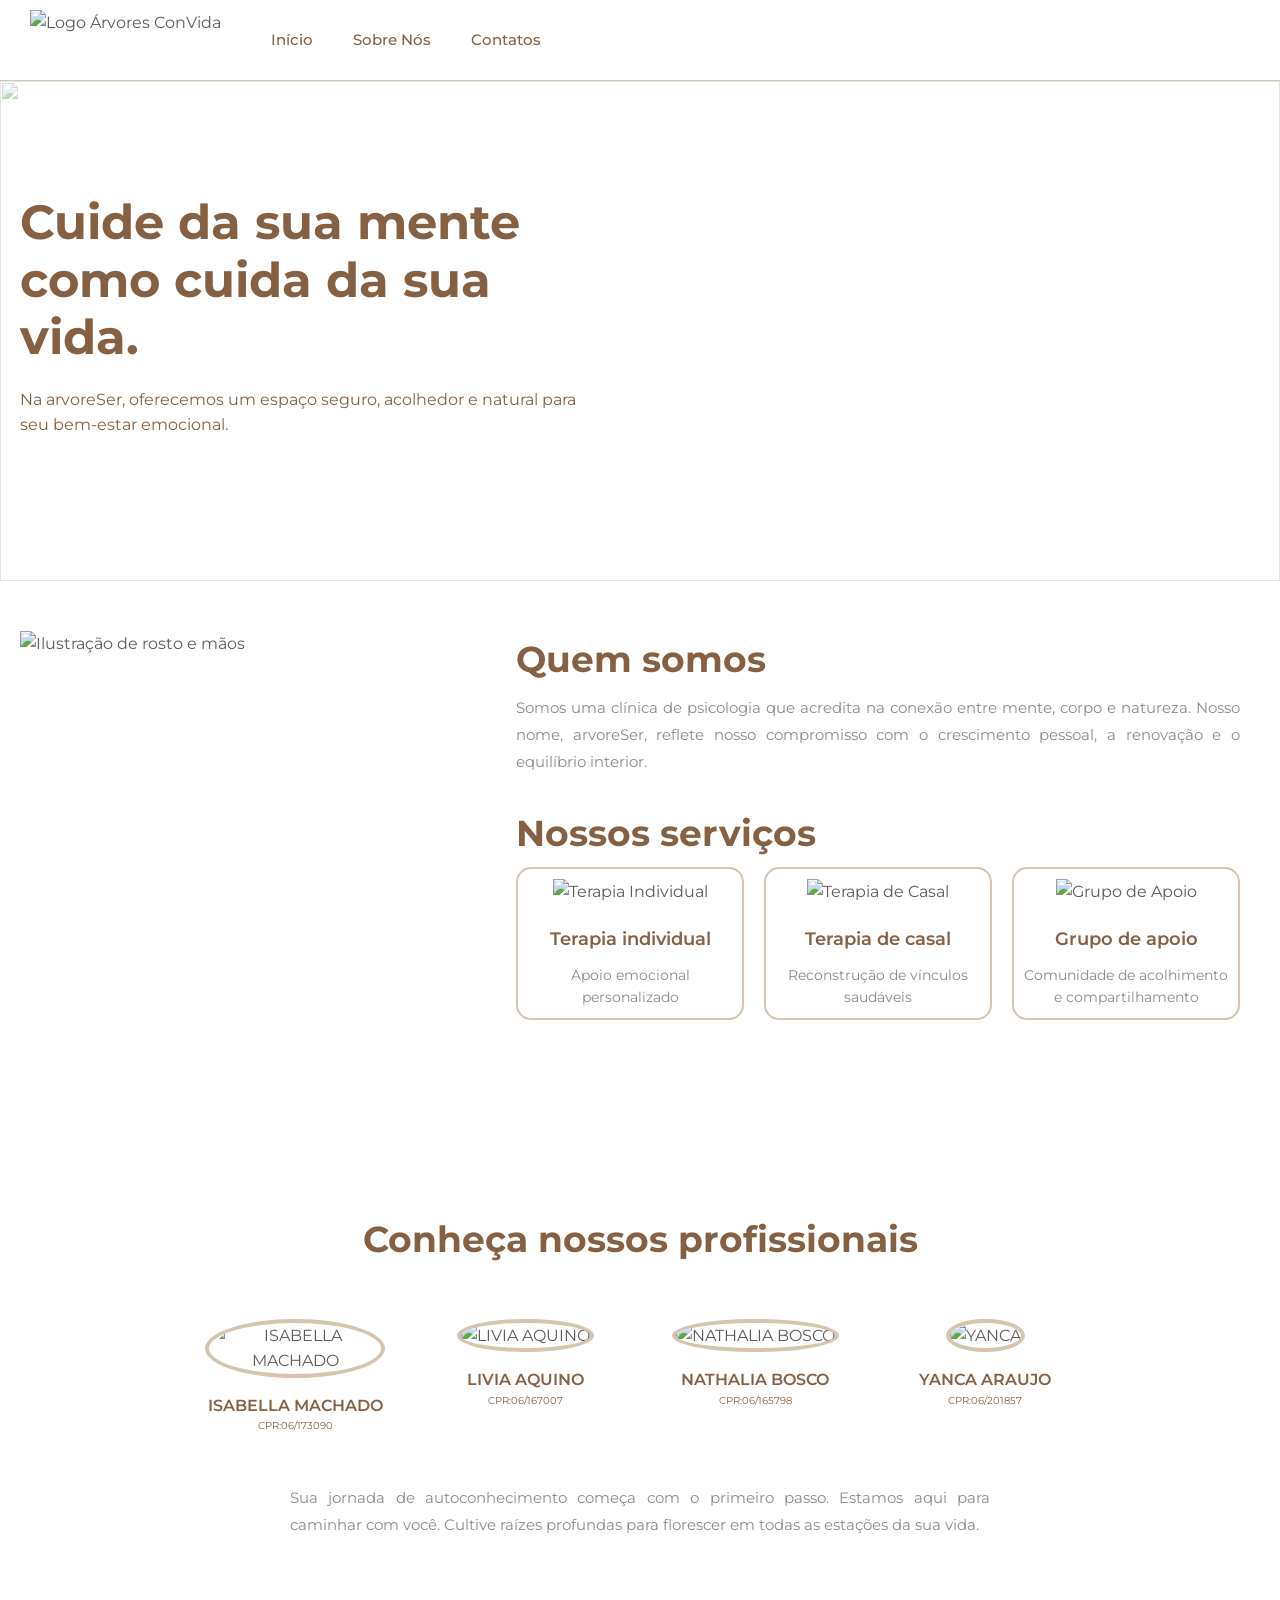
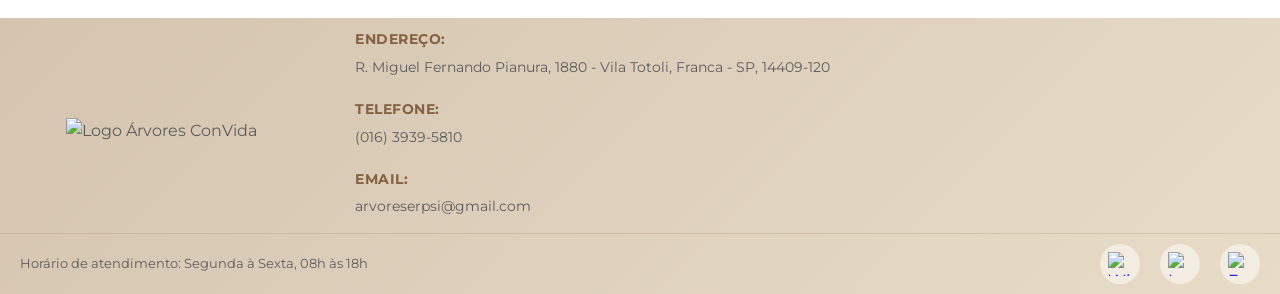
==== index.html @ e478a290 "Add files via upload" ====
<!DOCTYPE html>
<html lang="pt-BR">
<head>
    <meta charset="UTF-8">
    <meta name="viewport" content="width=device-width, initial-scale=1.0">
    <title>ArvoreSer</title>
    <link rel="shortcut icon" type="image/png" href="img/logo_rosto.png"/>
    <link rel="stylesheet" href="style.css">
</head>
<body>
    <!-- Header -->
    <header>
        <div class="header-container">
            <div class="logo">
                <img src="img/LOGO.png" alt="Logo Árvores ConVida">
            </div>
            <nav>
                <ul>
                    <li><a href="index.html">Início</a></li>
                    <li><a href="sobre.html">Sobre Nós</a></li>
                    <li><a href="contatos.html">Contatos</a></li>
                </ul>
            </nav>
        </div>
    </header>

    <!-- Hero Section -->
    <section id="inicio" class="hero">
        <div class="img_arvore"><img src="img/arvore.png" alt=""></div>
        <div class="hero-content">
            <h1>Cuide da sua mente como cuida da sua vida.</h1>
            <p>Na arvoreSer, oferecemos um espaço seguro, acolhedor e natural para seu bem-estar emocional.</p>
        </div>
    </section>

    <!-- Main Content -->
    <main>
        <!-- Quem Somos Section -->
        <section id="sobre" class="quem-somos">
            <div class="quem-somos-container">
                <div class="quem-somos-image">
                    <img src="img/logo_rosto.png" alt="Ilustração de rosto e mãos">
                </div>
                <div class="quem-somos-content">
                    <h2>Quem somos</h2>
                    <p>Somos uma clínica de psicologia que acredita na conexão entre mente, corpo e natureza. Nosso nome, arvoreSer, reflete nosso compromisso com o crescimento pessoal, a renovação e o equilíbrio interior.</p>
                </div>

                <div class="nossos-servicos">
                    <h2>Nossos serviços</h2>
                    <div class="services-grid">
                        <div class="service-card">
                            <img src="img/logo_terapiaindividual.png" alt="Terapia Individual">
                            <h3>Terapia individual</h3>
                            <p>Apoio emocional personalizado</p>
                        </div>
                        <div class="service-card">
                            <img src="img/logo_terapiacasal.PNG" alt="Terapia de Casal">
                            <h3>Terapia de casal</h3>
                            <p>Reconstrução de vínculos saudáveis</p>
                        </div>
                        <div class="service-card">
                            <img src="img/logo_terapiaemgrupo.PNG" alt="Grupo de Apoio">
                            <h3>Grupo de apoio</h3>
                            <p>Comunidade de acolhimento e compartilhamento</p>
                        </div>
                    </div>
            </div>
            </div>


        </section>

        <!-- Terapeutas Section -->
        <section id="terapeutas" class="terapeutas">
            <h2>Conheça nossos profissionais</h2>
            <div class="terapeutas-container">
                <div class="therapist-card">
                    <img src="img/ISABELLA_MACHADO.png" alt="ISABELLA MACHADO">
                    <p class="therapist-name">ISABELLA MACHADO</p>
                    <p class="CPR">CPR:06/173090 </p>
                </div>
                <div class="therapist-card">
                    <img src="img/LIVIA_AQUINO.png" alt="LIVIA AQUINO">
                    <p class="therapist-name">LIVIA AQUINO</p>
                    <p class="CPR">CPR:06/167007 </p>
                </div>
                <div class="therapist-card">
                    <img src="img/NATHALIA_BOSCO.png" alt="NATHALIA BOSCO">
                    <p class="therapist-name">NATHALIA BOSCO</p>
                    <p class="CPR">CPR:06/165798 </p>
                </div>
                <div class="therapist-card">
                    <img src="img/YANCA.png" alt="YANCA">
                    <p class="therapist-name">YANCA ARAUJO</p>
                    <p class="CPR">CPR:06/201857 </p>
                </div>
            </div>
            <div class="terapeutas-text">
                <p>Sua jornada de autoconhecimento começa com o primeiro passo. Estamos aqui para caminhar com você. Cultive raízes profundas para florescer em todas as estações da sua vida.</p>
            </div>
        </section>
    </main>

    <!-- Footer / Contact Section -->
    <footer id="contato" class="footer">
        <div class="footer-content">
            <div class="footer-logo">
                <img src="img/LOGO.png" alt="Logo Árvores ConVida">
            </div>
            <div class="footer-info">
                <h3>Endereço:</h3>
                <p>R. Miguel Fernando Pianura, 1880 - Vila Totoli, Franca - SP, 14409-120</p>
                
                <h3>Telefone:</h3>
                <p>(016) 3939-5810</p>
                
                <h3>Email:</h3>
                <p>arvoreserpsi@gmail.com</p>
            </div>
            <div class="footer-map">
                <iframe src="https://www.google.com/maps/embed?pb=!1m18!1m12!1m3!1d3736.792723670535!2d-47.39327288488406!3d-20.514721611406!2m3!1f0!2f0!3f0!3m2!1i1024!2i768!4f13.1!3m3!1m2!1s0x94b0a7df52baf0e7%3A0xbdb747ec41ffc0ce!2sArvoreSer%20Psicologia!5e0!3m2!1spt-BR!2sbr!4v1762210276298!5m2!1spt-BR!2sbr" width="300" height="200" style="border:0;" allowfullscreen="" loading="lazy" referrerpolicy="no-referrer-when-downgrade"></iframe>
            </div>
        </div>
        
        <div class="footer-bottom">
            <p>Horário de atendimento: Segunda à Sexta, 08h às 18h</p>
            <div class="social-icons">
                <a target="_blank" href="https://linklist.bio/arvoreserpsi" class="social-icon"><img src="img/logo_whatsapp.PNG" alt="WhatsApp"></a>
                <a target="_blank" href="https://www.instagram.com/arvoreserpsicologia/" class="social-icon"><img src="img/logo_instagram.PNG" alt="Instagram"></a>
                <a target="_blank" href="https://web.facebook.com/arvoreserpsicologia/" class="social-icon"><img src="img/logo_facebook.PNG" alt="Facebook"></a>
            </div>
        </div>
    </footer>
</body>
</html>
---- style.css ----
@import url('https://fonts.googleapis.com/css2?family=Montserrat:wght@400;500;600;700&display=swap');

:root {
  --primary-brown: #866042;
  --dark-brown: #866042;
  --light-bg: #F5F1ED;
  --cream-bg: #E8DCC8;
  --white: #FFFFFF;
  --text-dark: #5C5C5C;
  --text-light: #8B8B8B;
  --border-color: #D4C4B0;
}

* {
  margin: 0;
  padding: 0;
  box-sizing: border-box;
}

html {
  scroll-behavior: smooth;
}

body {
  font-family: 'Montserrat', sans-serif;
  color: var(--text-dark);
  line-height: 1.6;
  background-color: var(--white);
}

/* ===== HEADER ===== */

header {
  background-color: var(--white);
  border-bottom: 1px solid var(--border-color);
  position: sticky;
  top: 0;
  z-index: 100;
  width: 100%;
}

.header-container {
  display: flex;
  align-items: center;
  max-width: 100%;
  margin-left: auto;
  margin-right: auto;
  padding: 0 20px;
  width: 100%;
  box-sizing: border-box; 
}

.logo {
  display: flex;
  align-items: center;
  flex-shrink: 0;
}

.logo img {
  height: 80px;
  width: auto;
  padding: 10px;
}

nav {
  display: flex;
  flex: 1;
  justify-content: center;
  margin: 0 40px;
}

nav ul {
  list-style: none;
  display: flex;
  flex: content;
  gap: 40px;
}

nav a {
  text-decoration: none;
  color: var(--primary-brown);
  font-weight: 500;
  font-size: 15px;
  transition: color 0.3s ease;
}

nav a:hover {
  color: var(--dark-brown);
}


/* ===== HERO SECTION ===== */
.hero {
  position: relative;
  height: 500px;
  width: 100%;
  display: flex;
  align-items: center;
  justify-content: start;
  overflow: hidden;
  background-color: white; 
}

.img_arvore{
  position: absolute;
  top: 0;
  left: 0;
  width: 100%;
  height: 100%;
}

.img_arvore img {
  width: 100%;
  height: 100%;
  object-fit: cover;
  opacity: 0.4;
}
.hero-content {
  position: relative;
  z-index: 2;
  max-width: 600px;
  padding: 0px 20px;
  color: var(--primary-brown);
}

.hero-content h1 {
  font-size: 48px;
  font-weight: 700;
  margin-bottom: 20px;
  line-height: 1.2;
}

.hero-content p {
  font-size: 16px;
  margin-bottom: 30px;
  color: var(--primary-brown);
  line-height: 1.6;
}

/* ===== MAIN CONTENT ===== */
main {
  background-color: var(--white);
}

/* ===== QUEM SOMOS SECTION ===== */
.quem-somos {
  height:550px;
  width: auto;
  padding: 50px 20px;
  background-color: var(--white);
  margin: 0;
}

.quem-somos-container {
  display: grid;
  grid-template-columns: 40% 60%;
  grid-template-areas: 
  "image content"
  "image services";
  margin-bottom: 80px;
  max-width: 100%;
  align-items: start;
}

.quem-somos-image {
  grid-area: image;
}

.quem-somos-content {
  padding-right: 20px;
  grid-area: content;
}

.nossos-servicos {
  padding-right: 20px;
  grid-area: services;
}

/* --- Estilização da Imagem --- */

.quem-somos-image img {
  width: 50vh;
  height: auto;
  object-fit: contain; /* Garante que a imagem caiba sem distorcer */
}


/* --- Estilização dos Textos --- */
.quem-somos-content h2 {
  font-size: 36px;
  color: var(--primary-brown);
  margin-bottom: 5px;
  font-weight: 700;
}

.quem-somos-content p {
  font-size: 15px;
  color: var(--text-light);
  line-height: 1.8;
  margin-bottom: 30px;
  text-align: justify;
}

.nossos-servicos h2 {
  font-size: 36px;
  color: var(--primary-brown);
  margin-bottom: 5px;
  font-weight: 700;
}

.services-grid {
  display: grid;
  grid-template-columns: repeat(3, 1fr);
  gap: 20px;
}

.service-card {
  border: 2px solid var(--border-color);
  border-radius: 15px;
  padding: 10px;
  text-align: center;
  transition: all 0.3s ease;
  background-color: var(--white);
}

.service-card:hover {
  border-color: var(--primary-brown);
  box-shadow: 0 4px 12px rgba(139, 111, 71, 0.1);
}

.service-card img {
  width: 70px;
  height: auto;
  margin: 0 auto 20px;
  object-fit: contain;
}

.service-card h3 {
  font-size: 18px;
  color: var(--primary-brown);
  margin-bottom: 10px;
  font-weight: 600;
}

.service-card p {
  font-size: 14px;
  color: var(--text-light);
  line-height: 1.6;
}

/* ===== TERAPEUTAS SECTION ===== */
.terapeutas {
  padding: 80px 50px;
  background-color: var(--white);
  max-width: 1200px;
  margin: 0 auto;
}

.terapeutas h2 {
  font-size: 36px;
  color: var(--primary-brown);
  margin-bottom: 50px;
  font-weight: 700;
  text-align: center;
}

.terapeutas-container {
  display: flex;
  justify-content: center;
  gap: 50px;
  margin-bottom: 50px;
  flex-wrap: wrap;
}

.therapist-card {
  text-align: center;
  flex: 0 1 180px;
}

.therapist-card img {
  width: 160px;
  height: 160px;
  border-radius: 50%;
  object-fit: cover;
  border: 4px solid var(--border-color);
  margin-bottom: 15px;
  transition: transform 0.3s ease;
}

.therapist-card img:hover {
  transform: scale(1.05);
}

.therapist-name {
  font-size: 16px;
  color: var(--primary-brown);
  font-weight: 600;
}

.CPR{
  font-size: 10px;
  color: var(--primary-brown);
  font-weight: 400;
}

.terapeutas-text {
  text-align: center;
  max-width: 700px;
  margin: 0 auto;
}

.terapeutas-text p {
  font-size: 15px;
  color: var(--text-light);
  line-height: 1.8;
  text-align: justify;
}

/* ===== FOOTER ===== */
.footer {
  background: linear-gradient(135deg, #D4C4B0 0%, #E8DCC8 100%);
  padding: 10px 0px 0px 0px;
}

.footer-content {
  display: grid;
  grid-template-columns: 1fr 2fr 1fr;
  gap: 10px;
  max-width: 100%;
  align-items: center;
  padding: 0px 20px;
}

.footer-logo {
  display: flex;
  justify-content: center;
  align-items: flex-start;
}

.footer-logo img {
  width: 70%;
  height: auto;
}

.footer-info {
  padding: 0 20px;
}

.footer-info h3 {
  font-size: 14px;
  color: var(--primary-brown);
  font-weight: 700;
  margin-top: 20px;
  margin-bottom: 5px;
  text-transform: uppercase;
  letter-spacing: 0.5px;
}

.footer-info h3:first-child {
  margin-top: 0;
}

.footer-info p {
  font-size: 14px;
  color: var(--text-dark);
  line-height: 1.6;
  margin-bottom: 15px;
}

.footer-map {
  display: flex;
  justify-content: center;
}

.footer-map iframe {
  width: 100%;
  max-width: 300px;
  height: 200px;
  border-radius: 10px;
  border: none;
}

.footer-bottom {
  display: flex;
  justify-content: space-between;
  align-items: center;
  padding: 10px 20px;
  border-top: 1px solid rgba(139, 111, 71, 0.2);
  max-width: 100%;
  margin: 0 auto;
}

.footer-bottom p {
  font-size: 13px;
  color: var(--text-dark);
}

.social-icons {
  display: flex;
  gap: 20px;
}

.social-icon {
  display: inline-flex;
  align-items: center;
  justify-content: center;
  width: 40px;
  height: 40px;
  border-radius: 50%;
  background-color: rgba(255, 255, 255, 0.5);
  transition: all 0.3s ease;
  text-decoration: none;
}

.social-icon:hover {
  background-color: rgba(139, 111, 71, 0.3);
  transform: scale(1.1);
}

.social-icon img {
  width: 24px;
  height: 24px;
  object-fit: contain;
}

/* ===== RESPONSIVE ===== */
@media (max-width: 1024px) {
  .header-container { 
    padding: 15px 30px;
    gap: 20px;
  }
  

  nav ul {
    gap: 20px;
  }

  .hero {
    padding: 0 30px;
  }

  .hero-content h1 {
    font-size: 36px;
  }

  .quem-somos-container {
    flex-direction: column;
    gap: 40px;
  }

  .quem-somos-image {
    flex: 1;
    width: 100%;
  }

  .services-grid {
    grid-template-columns: repeat(2, 1fr);
  }

  .footer-content {
    grid-template-columns: 1fr;
    gap: 30px;
  }

  .footer-bottom {
    flex-direction: column;
    gap: 20px;
    text-align: center;
  }
}


@media (max-width: 768px) {
  .header-container { 
    flex-direction: column;
    padding: 15px 20px;
    gap: 15px;
  }
  

  nav {
    margin: 0;
  }

  nav ul {
    flex-direction: column;
    gap: 10px;
    text-align: center;
  }

  .logo img {
    height: 50px;
  }

  .hero {
    height: 300px;
    padding: 0 20px;
  }

  .hero-content h1 {
    font-size: 28px;
  }

  .hero-content p {
    font-size: 14px;
  }

  .quem-somos,
  .terapeutas {
    padding: 40px 20px;
  }

  .quem-somos-content h2,
  .nossos-servicos h2,
  .terapeutas h2 {
    font-size: 28px;
  }

  .services-grid {
    grid-template-columns: 1fr;
  }

  .terapeutas-container {
    gap: 30px;
  }

  .therapist-card {
    flex: 0 1 140px;
  }

  .therapist-card img {
    width: 120px;
    height: 120px;
  }

  .footer {
    padding: 40px 20px 20px;
  }

  .footer-content {
    gap: 20px;
  }

  .footer-info h3 {
    font-size: 12px;
  }

  .footer-info p {
    font-size: 12px;
  }

  .footer-bottom p {
    font-size: 11px;
  }

  .social-icons {
    gap: 15px;
  }

  .social-icon {
    width: 35px;
    height: 35px;
  }

  .social-icon img {
    width: 20px;
    height: 20px;
  }
}


@media (max-width: 480px) {
  .header-container {
    padding: 10px 15px;
  }

  nav ul {
    gap: 8px;
    font-size: 12px;
  }

  .logo img {
    height: 40px;
  }

  .hero {
    height: 250px;
    padding: 0 15px;
  }

  .hero-content h1 {
    font-size: 22px;
  }

  .hero-content p {
    font-size: 13px;
  }

  .quem-somos,
  .terapeutas {
    padding: 30px 15px;
  }

  .quem-somos-image img {
    width: 180px;
  }

  .terapeutas-container {
    gap: 20px;
  }

  .therapist-card {
    flex: 0 1 100px;
  }

  .therapist-card img {
    width: 100px;
    height: 100px;
  }

  .therapist-name {
    font-size: 13px;
  }

  .footer-content {
    gap: 15px;
  }

  .footer-logo img {
    width: 80px;
  }

  .footer-map iframe {
    max-width: 100%;
    height: 150px;
  }
}



/* ===== GENERAL PAGE STYLES (FOR CONTACT AND ABOUT) ===== */

.page-content-section {
  max-width: 1000px;
  margin: 0 auto;
  margin-top: 20px;
  margin-bottom: 20px;
  background-color: var(--white);
  border-radius: 10px;
  box-shadow: 0 4px 15px rgba(0,0,0,0.05);
  position: relative;
  z-index: 1;
  padding: 0px 40px 40px 40px;
}

.page-content-section h1 {
  color: var(--primary-brown);
  font-size: 3em;
  text-align: center;
  padding: 20px 0px;
}

.page-content-section h2 {
  color: var(--primary-brown);
  font-size: 2em;
  text-align: center;
  padding: 20px 0px;
}

.page-content-section p {
  margin-bottom: 20px;
  line-height: 1.8;
  color: var(--text-dark);
  text-align: center;
}

.page-content-section ul {
  list-style: none;
  padding-left: 0;
}

.page-content-section ul li {
  background-color: var(--light-bg);
  margin-bottom: 10px;
  padding: 15px;
  border-radius: 8px;
  border: 1px solid var(--border-color);
}

.page-content-section ul li strong {
  color: var(--dark-brown);
}

@media (max-width: 768px) {
  .page-hero h1 {
    font-size: 2.5em;
  }
  .page-content-section {
    padding: 40px 20px;
    margin-top: -50px;
  }
}

.contact-details {
  display: grid;
  grid-template-columns: 1fr 1fr;
  gap: 30px;
  margin-top: 40px;
  margin-bottom: 40px;
}
.contact-details div {
  background-color: var(--light-bg);
  padding: 25px;
  border-radius: 8px;
  border: 1px solid var(--border-color);
}
.contact-details h3 {
  color: var(--dark-brown);
  margin-bottom: 10px;
  font-size: 1.2em;
}
.contact-details p {
  font-size: 0.95em;
  margin-bottom: 5px;
  text-align: left;
}


.map-container-contact {
  margin-top: 40px;
  border-radius: 10px;
  overflow: hidden;
  box-shadow: 0 4px 15px rgba(0,0,0,0.1);
}
.map-container-contact iframe {
  width: 100%;
  height: 400px;
  border: 0;
}

.therapists-container-about {
  width: 100%;
  display: flex;
  justify-content: center;
  gap: 10px;
  flex-wrap: wrap;
}
.therapist-card-about {
  text-align: center;
  flex: 0 1 180px;
}
.therapist-card-about img {
  width: 150px;
  height: 150px;
  border-radius: 50%;
  object-fit: cover;
  border: 4px solid var(--primary-brown);
  margin-top: 20px;
}
.therapist-card-about p {
  font-weight: 600;
  color: var(--dark-brown);
}

@media (max-width: 768px) {
  .contact-details {
    grid-template-columns: 1fr;
  }
}


/* === CARROSSEL === */

  .carousel, .carousel1 {
    overflow: hidden;
    position: relative; /* Necessário para os botões */
  }

  .carousel-images, .carousel-images1 {
    display: flex;
    align-items: center;

    transition: transform 0.5s ease-in-out;
  }

  /* As imagens individuais (os slides) */
  .carousel-images img, .carousel-images1 img {

    height: 400px;
    width: auto;
    flex-shrink: 0; 
    margin: 0 2px;

    /* O EFEITO "ESPELHADO": 
      Por padrão, todas as imagens são "inativas" */
    transform: scale(0.8);
    opacity: 0.5;
    transition: transform 0.5s ease, opacity 0.5s ease;
    
    border-radius: 10px;
  }


  .carousel-images img.active, 
  .carousel-images1 img.active {
    transform: scale(1);
    opacity: 1;
  }

    /* Botões de navegação */
    .carousel-btn {
      position: absolute;
      top: 50%;
      transform: translateY(-50%);
      background: rgba(0,0,0,0.5);
      color: white;
      border: none;
      font-size: 24px;
      padding: 10px 15px;
      cursor: pointer;
      z-index: 10;
    }

    .prev {
      left: 10px;
    }

    .next {
      right: 10px;
    }

    /* Indicadores */
    .indicators {
      position: absolute;
      bottom: 10px;
      left: 50%;
      transform: translateX(-50%);
      display: flex;
      gap: 8px;
    }

    .indicator {
      width: 12px;
      height: 12px;
      border-radius: 50%;
      background-color: rgba(255,255,255,0.5);
      cursor: pointer;
    }

    .indicator.active {
      background-color: white;
    }
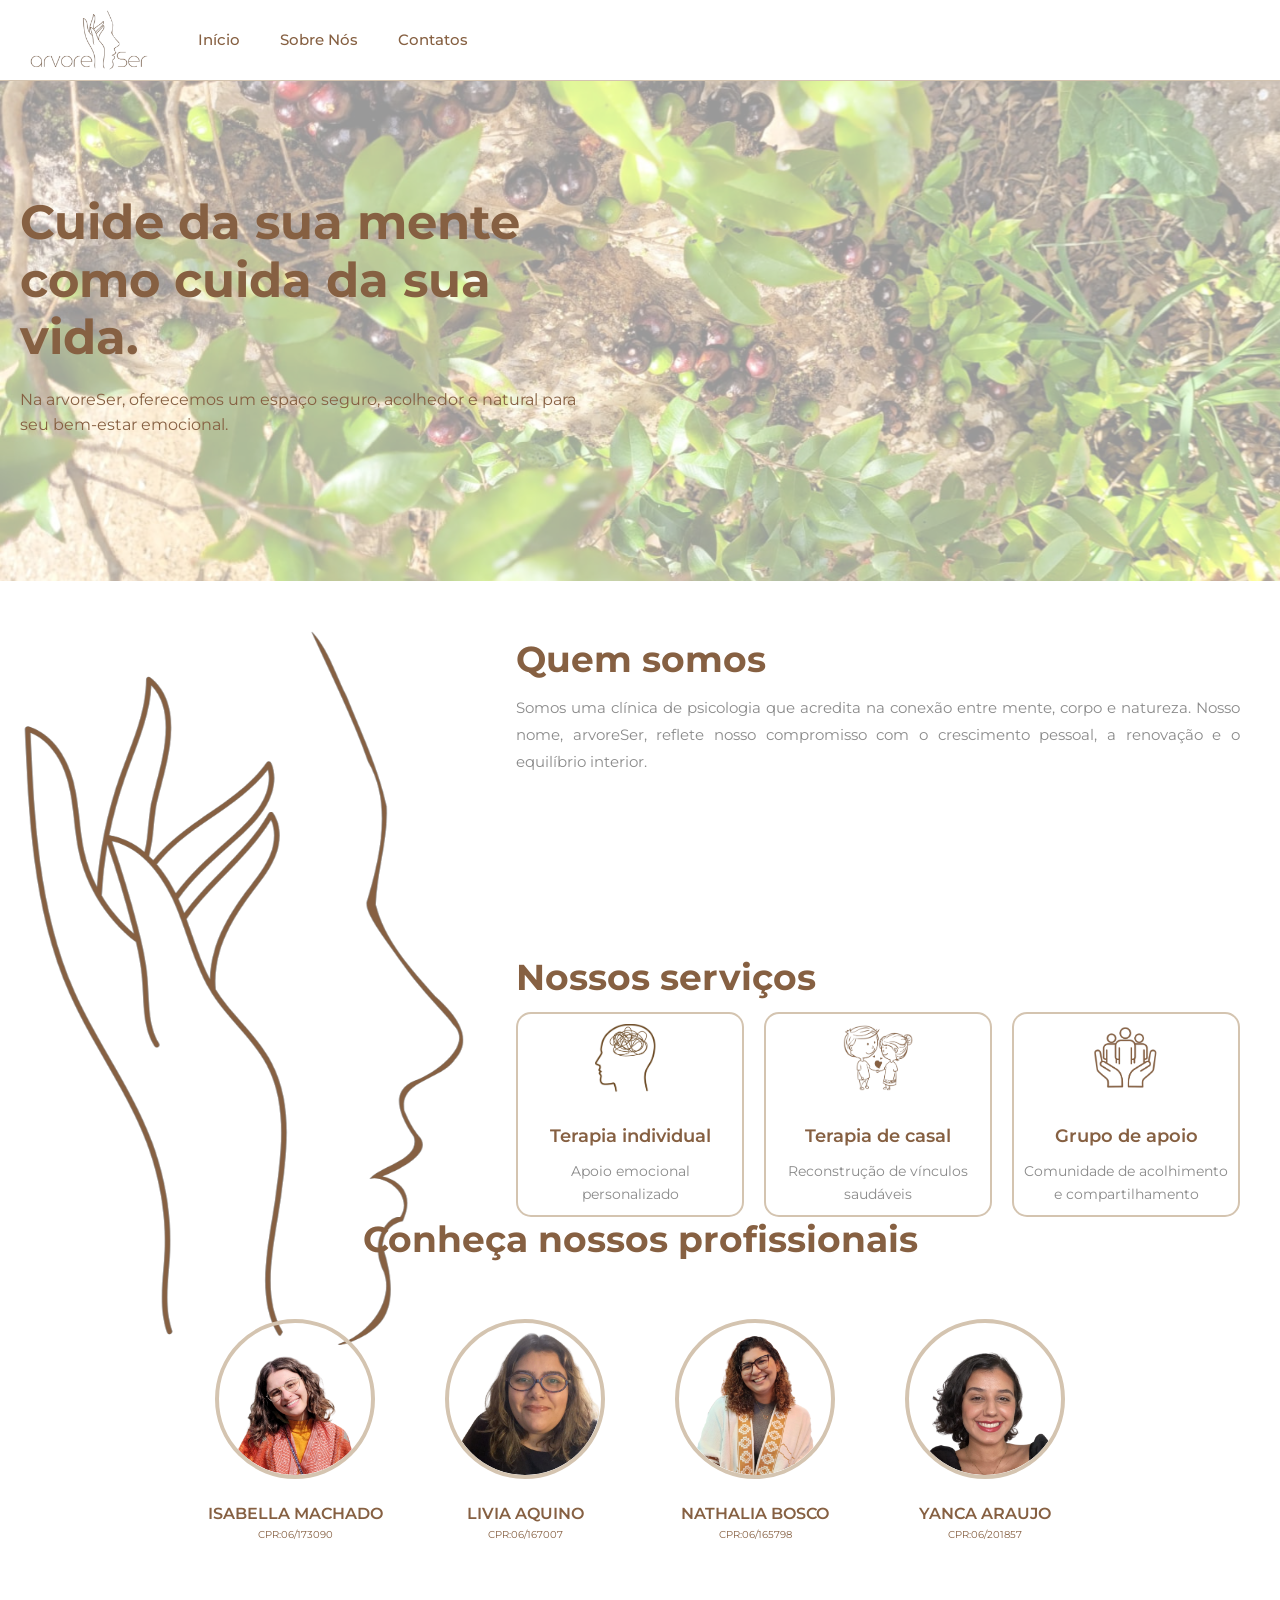
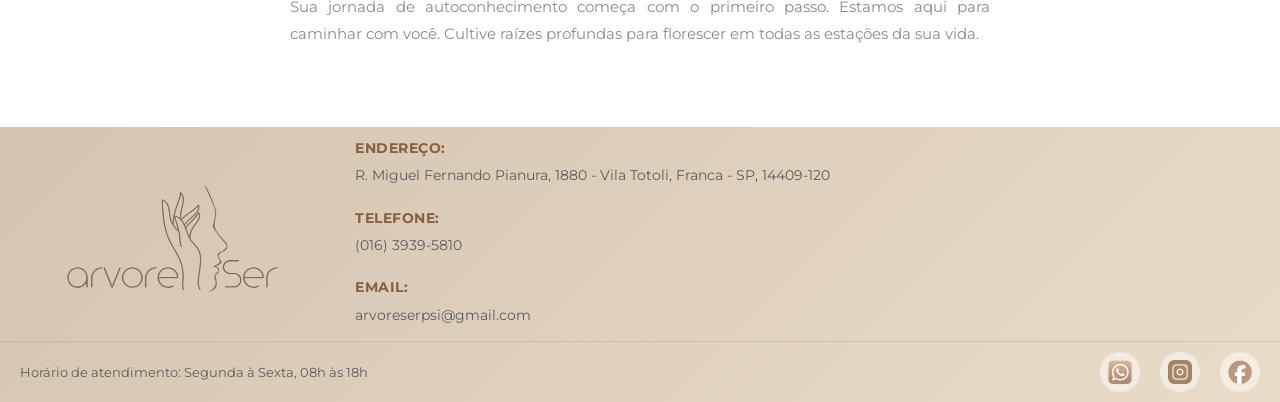
==== commit c5b7ca12: "Add files via upload" ====
--- a/index.html
+++ b/index.html
@@ -12,7 +12,7 @@
     <header>
         <div class="header-container">
             <div class="logo">
-                <img src="img/LOGO.png" alt="Logo Árvores ConVida">
+                <img src="img/LOGO.png" alt="Logo ArvoreSer">
             </div>
             <nav>
                 <ul>
--- a/style.css
+++ b/style.css
@@ -375,7 +375,7 @@
 .footer-map iframe {
   width: 100%;
   max-width: 300px;
-  height: 200px;
+  height: 150px;
   border-radius: 10px;
   border: none;
 }
@@ -472,9 +472,10 @@
 
 @media (max-width: 768px) {
   .header-container { 
-    flex-direction: column;
+    display: flex;
+    flex-direction: row;
     padding: 15px 20px;
-    gap: 15px;
+    margin: 0 auto;
   }
   
 
@@ -489,7 +490,7 @@
   }
 
   .logo img {
-    height: 50px;
+    height: 80px;
   }
 
   .hero {
@@ -507,6 +508,8 @@
 
   .quem-somos,
   .terapeutas {
+    height: 1000px;
+    grid-template-columns: repeat(3, 1fr);
     padding: 40px 20px;
   }
 
@@ -516,6 +519,10 @@
     font-size: 28px;
   }
 
+  .quem-somos-image img{
+    width: 30vh;
+    height: auto;
+  }
   .services-grid {
     grid-template-columns: 1fr;
   }
